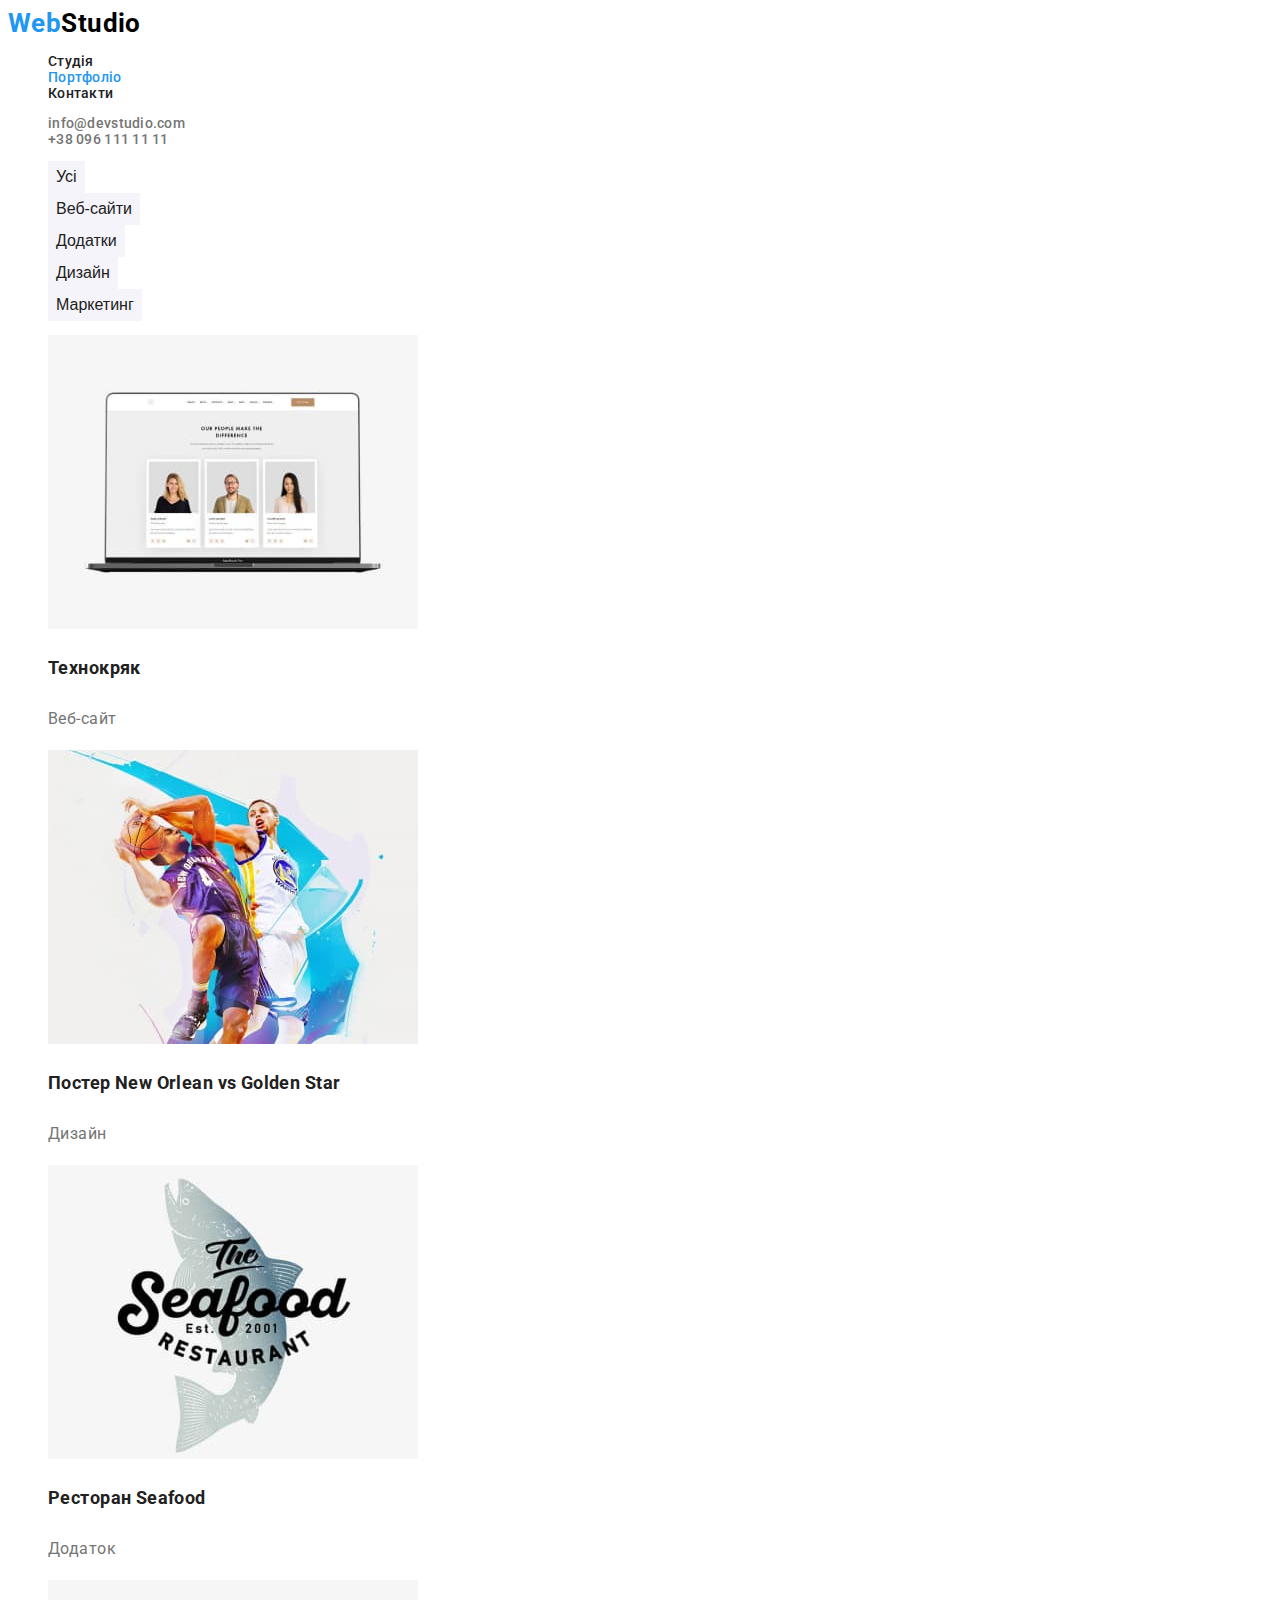
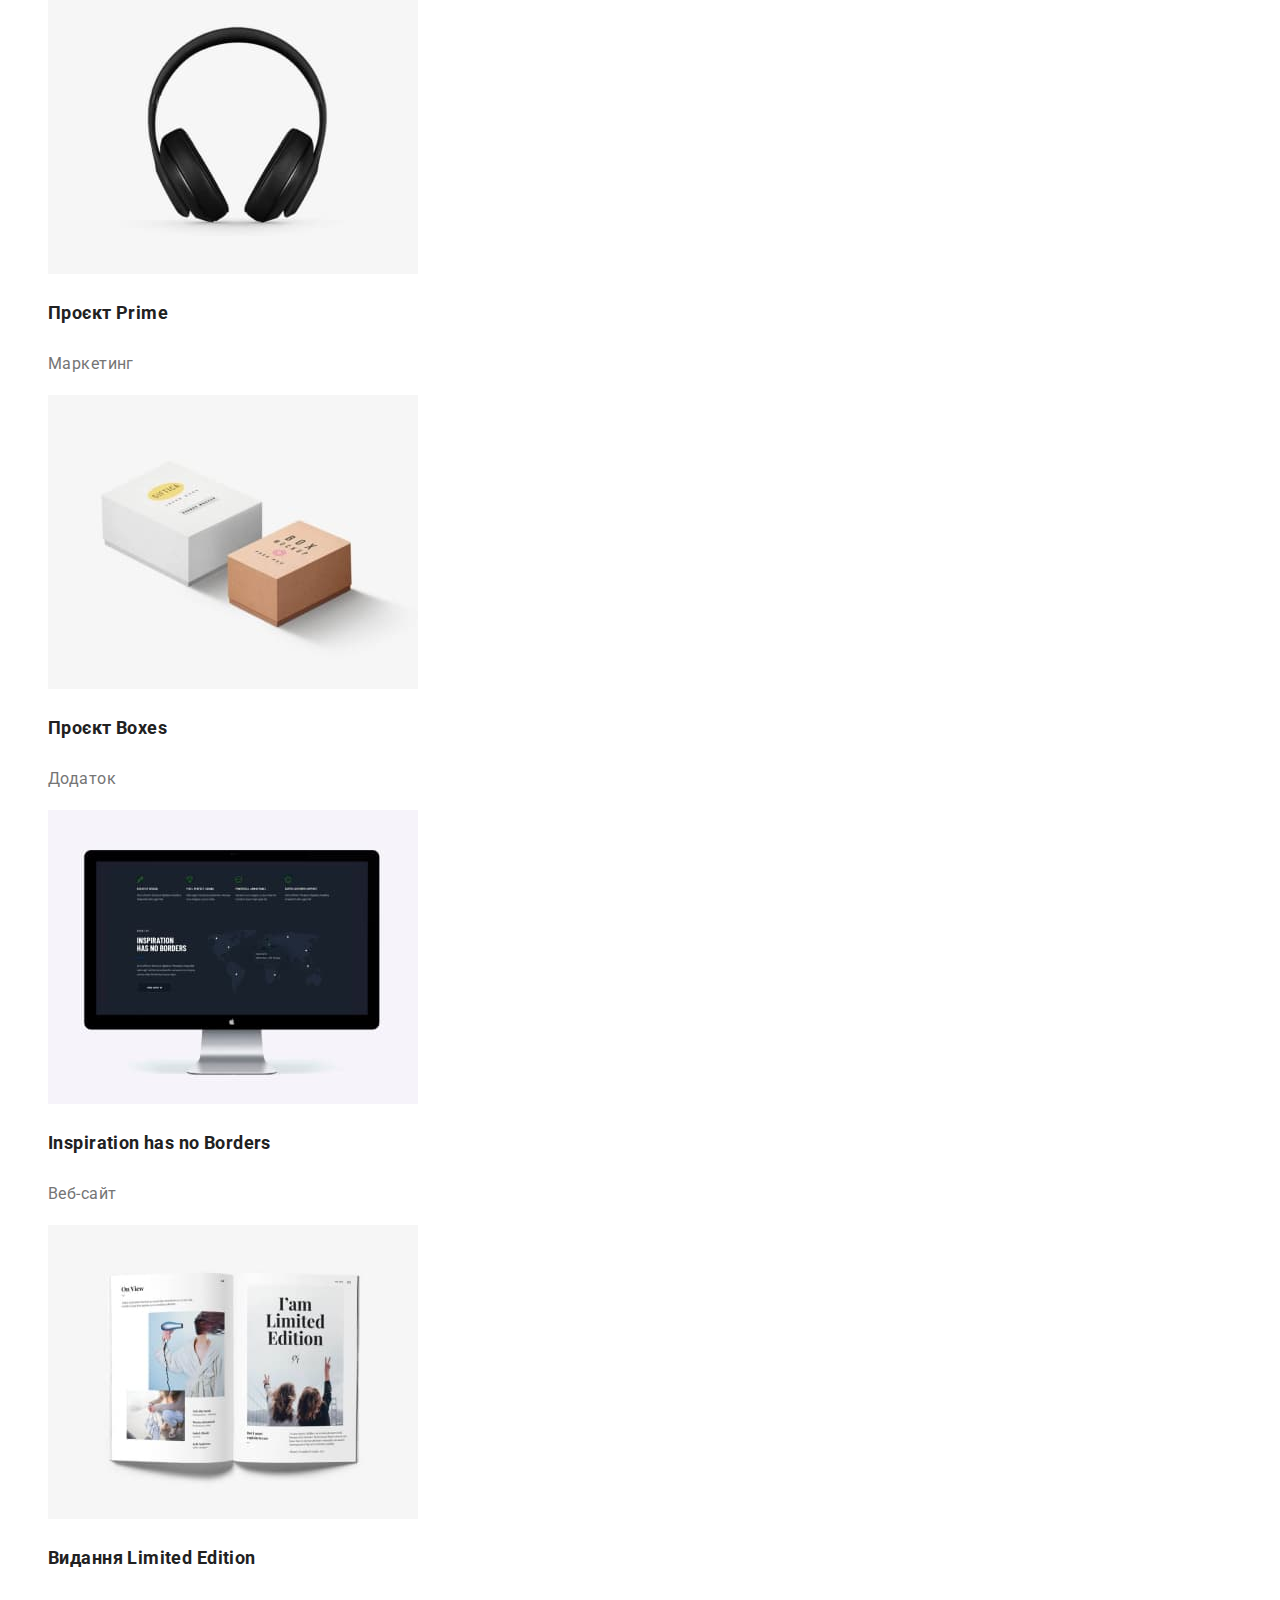
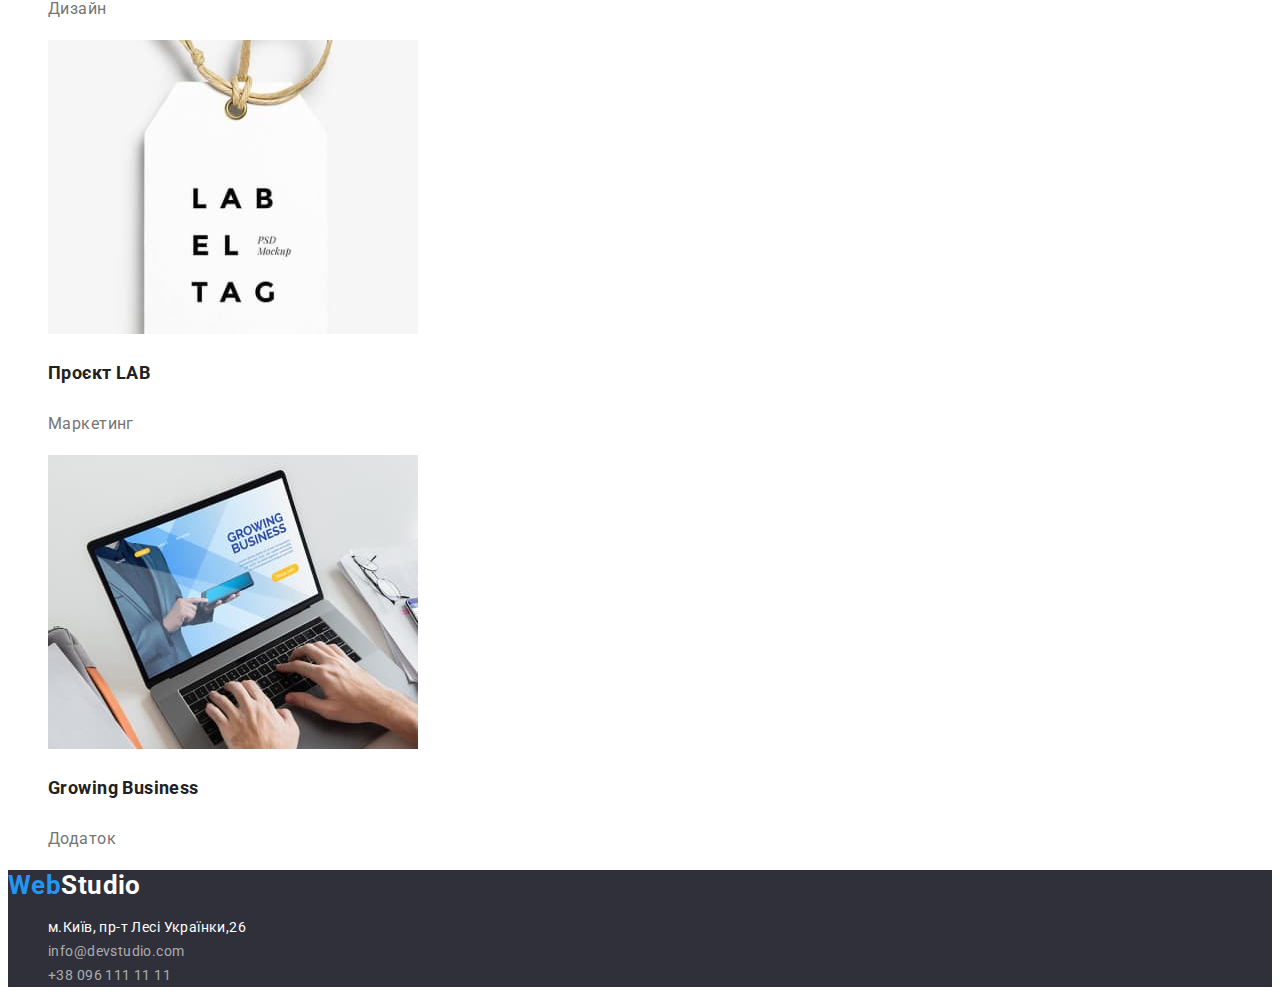
==== portfolio.html @ 713f05d2 "copy previous files" ====
<!DOCTYPE html>
<html lang="uk">
  <head>
    <meta charset="UTF-8" />
    <meta http-equiv="X-UA-Compatible" content="IE=edge" />
    <meta name="viewport" content="width=device-width, initial-scale=1.0" />
    <title>WebStudio</title>
    <link rel="stylesheet" href="./css/styles.css" />
    <link rel="preconnect" href="https://fonts.googleapis.com" />
    <link rel="preconnect" href="https://fonts.gstatic.com" crossorigin />
    <link
    href="https://fonts.googleapis.com/css2?family=Raleway:wght@700&family=Roboto:wght@400;500;700;900&display=swap"
    rel="stylesheet"
  </head>
  <body>
    <header class="page-header">
      <a href="./index.html" lang="en" class="logo"
        ><span class="logo-web">Web</span
        ><span class="logo-studio">Studio</span></a
      >
      <nav>
        <ul class="site-nav">
          <li>
            <a href="./index.html" class="link">Студія</a>
          </li>
          <li>
            <a href="./portfolio.html" class="link-current">Портфоліо</a>
          </li>
          <li>
            <a href="#" class="link">Контакти</a>
          </li>
        </ul>
      </nav>
      <ul class="contacts-info">
        <li><a href="mailto:info@devstudio.com">info@devstudio.com</a></li>
        <li><a href="tel:+380961111111">+38 096 111 11 11</a></li>
      </ul>
    </header>
    <main>
      <section class="section">
        <h1 class="portfolio-tittle">Наші проєкти</h1>
        <ul>
          <li>
            <button type="button" class="button">Усі</button>
          </li>
          <li>
            <button type="button" class="button">Веб-сайти</button>
          </li>
          <li>
            <button type="button" class="button">Додатки</button>
          </li>
          <li>
            <button type="button" class="button">Дизайн</button>
          </li>
          <li>
            <button type="button" class="button">Маркетинг</button>
          </li>
        </ul>
        <ul>
          <li>
            <img src="./images/portfolio1.jpg" alt="Ноутбук" width="370" />
            <h3 class="option-tittle">Технокряк</h3>
            <p class="option-text">Веб-сайт</p>
          </li>
          <li>
            <img
              src="./images/portfolio2.jpg"
              alt="Постер гравців в баскетбол"
              width="370"
            />
            <h3 class="option-tittle">Постер New Orlean vs Golden Star</h3>
            <p class="option-text">Дизайн</p>
          </li>
          <li>
            <img
              src="./images/portfolio3.jpg"
              alt="Постер ресторану"
              width="370"
            />
            <h3 class="option-tittle">Ресторан Seafood</h3>
            <p class="option-text">Додаток</p>
          </li>
          <li>
            <img src="./images/portfolio4.jpg" alt="Навушники" width="370" />
            <h3 class="option-tittle">Проєкт Prime</h3>
            <p class="option-text">Маркетинг</p>
          </li>
          <li>
            <img src="./images/portfolio5.jpg" alt="Дві коробки" width="370" />
            <h3 class="option-tittle">Проєкт Boxes</h3>
            <p class="option-text">Додаток</p>
          </li>
          <li>
            <img src="./images/portfolio6.jpg" alt="Комп'ютер" width="370" />
            <h3 class="option-tittle">Inspiration has no Borders</h3>
            <p class="option-text">Веб-сайт</p>
          </li>
          <li>
            <img
              src="./images/portfolio7.jpg"
              alt="Відкритий журнал"
              width="370"
            />
            <h3 class="option-tittle">Видання Limited Edition</h3>
            <p class="option-text">Дизайн</p>
          </li>
          <li>
            <img src="./images/portfolio8.jpg" alt="Етикетка" width="370" />
            <h3 class="option-tittle">Проєкт LAB</h3>
            <p class="option-text">Маркетинг</p>
          </li>
          <li>
            <img
              src="./images/portfolio9.jpg"
              alt="Робота за ноутбуком"
              width="370"
            />
            <h3 class="option-tittle">Growing Business</h3>
            <p class="option-text">Додаток</p>
          </li>
        </ul>
      </section>
    </main>
    <footer class="page-footer">
      <a href="./index.html" lang="en" class="logo"
        ><span class="logo-web">Web</span
        ><span class="footer-logo-studio">Studio</span></a
      >
      <address class="contact-footer">
        <ul>
          <li>
            <a
              class="address"
              href="https://goo.gl/maps/CPtrU1FHBa2aNyZL9"
              target="_blank"
              rel="noopener noreferrer nofollow"
              >м.Київ, пр-т Лесі Українки,26</a
            >
          </li>
          <li>
            <a href="mailto:info@devstudio.com">info@devstudio.com</a>
          </li>
          <li>
            <a href="tel:+380961111111">+38 096 111 11 11</a>
          </li>
        </ul>
      </address>
    </footer>
  </body>
</html>
---- css/styles.css ----
:root {
  --primery-text-color: #757575;
  --tittle-text-color: #212121;
  --accent-color: #2196f3;
}
body {
  color: var(--primery-text-color);
  background-color: #ffffff;
  font-family: Roboto;
  font-size: 14px;
  letter-spacing: 0.03em;
}
ul {
  list-style: none;
}
.logo {
  color: black;
  font-weight: 700;
  font-size: 26px;
  line-height: 31px;
  text-decoration: none;
}
.logo-web {
  color: #2196f3;
}
.site-nav .link {
  color: #212121;
  font-size: 14px;
  line-height: 16px;
  letter-spacing: 0.02em;
  text-decoration: none;
  font-weight: 500;
}
.site-nav .link:hover,
.site-nav .link:focus {
  color: var(--accent-color);
}
.site-nav .link-current {
  color: var(--accent-color);
  text-decoration: none;
  font-weight: 500;
}
.contacts-info a {
  color: #757575;
  font-size: 14px;
  line-height: 16px;
  letter-spacing: 0.02em;
  text-decoration: none;
  font-weight: 500;
}
.contacts-info a:hover,
.contacts-info a:focus {
  color: var(--accent-color);
}
/*hero-tittle*/
.hero {
  background-color: #2f303a;
  letter-spacing: 0.06em;
  text-transform: uppercase;
}
.hero-tittle {
  color: #ffffff;
  font-weight: 900;
  font-size: 44px;
  line-height: 60px;
}
/*button*/
.main-button {
  color: #ffffff;
  background-color: #2196f3;
  border-color: transparent;
  cursor: pointer;
  font-weight: 700;
  font-size: 16px;
  line-height: 30px;
  letter-spacing: 0.06em;
}
/*section-tittle*/
.section-tittle {
  color: var(--tittle-text-color);
  font-weight: 700;
  font-size: 14px;
  line-height: 16px;
  text-transform: uppercase;
}
.section-text {
  font-size: 14px;
  line-height: 24px;
}
.tittle-photo {
  color: var(--tittle-text-color);
  font-weight: 700;
  font-size: 36px;
  line-height: 42px;
}
.tittle-team {
  color: var(--tittle-text-color);
  font-weight: 700;
  font-size: 36px;
  line-height: 42px;
}
.team-name {
  color: var(--tittle-text-color);
  font-weight: 500;
  font-size: 16px;
  line-height: 19px;
}
.team-text {
  font-weight: 400;
  font-size: 16px;
  line-height: 19px;
}
.portfolio-tittle {
  display: none;
}
.button {
  color: #212121;
  background-color: #f5f4fa;
  border-color: transparent;
  cursor: pointer;
  font-weight: 500;
  font-size: 16px;
  line-height: 26px;
}
.button:hover,
.button:focus {
  color: white;
  background-color: #2196f3;
}
.option-tittle {
  color: var(--tittle-text-color);
  font-weight: 700;
  font-size: 18px;
  line-height: 36px;
}
.option-text {
  font-weight: 400;
  font-size: 16px;
  line-height: 30px;
}
.page-footer {
  background-color: #2f303a;
  color: rgba(255, 255, 255, 0.6);
}
.footer-logo-studio {
  color: #ffffff;
  font-weight: 700;
  font-size: 26px;
  line-height: 31px;
}
.contact-footer a {
  color: rgba(255, 255, 255, 0.6);
  font-size: 14px;
  line-height: 24px;
  text-decoration: none;
  font-style: normal;
}
.contact-footer a:hover,
.contact-footer a:focus {
  color: var(--accent-color);
}
.contact-footer .address {
  color: #ffffff;
}
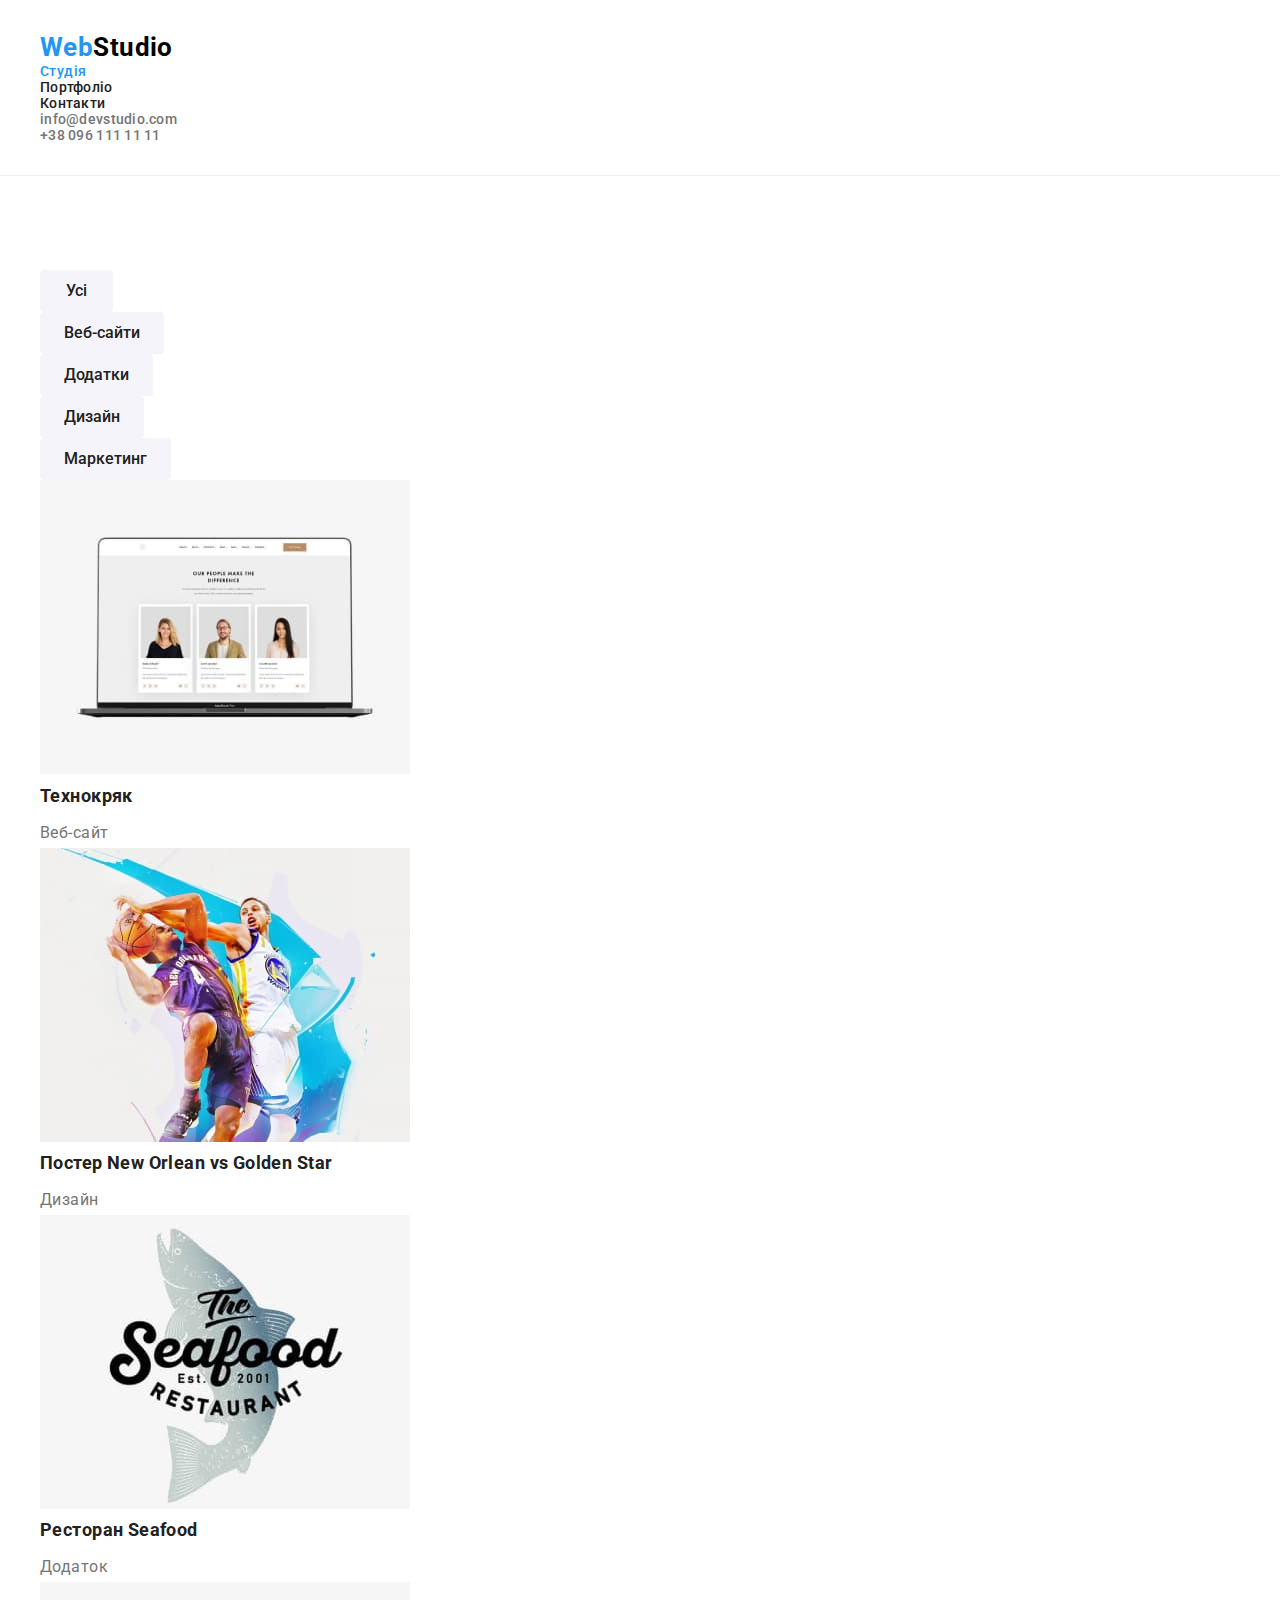
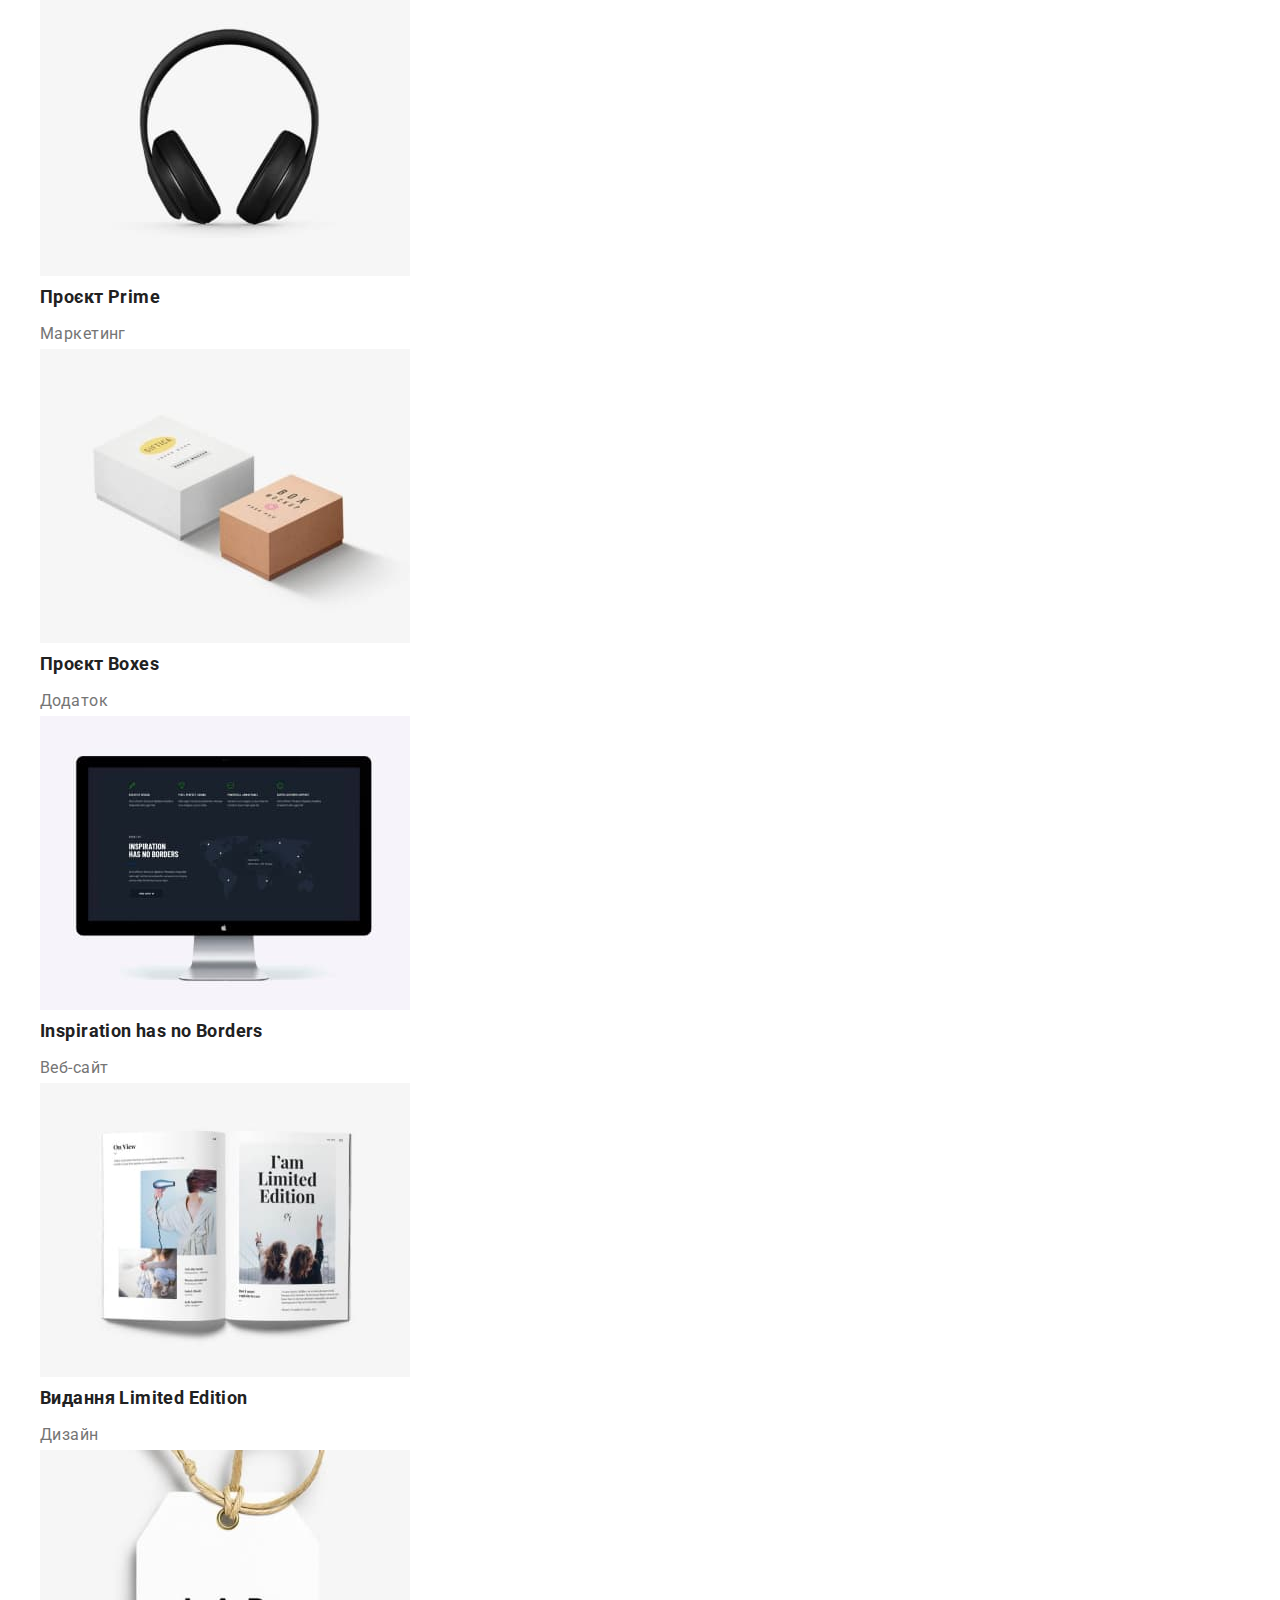
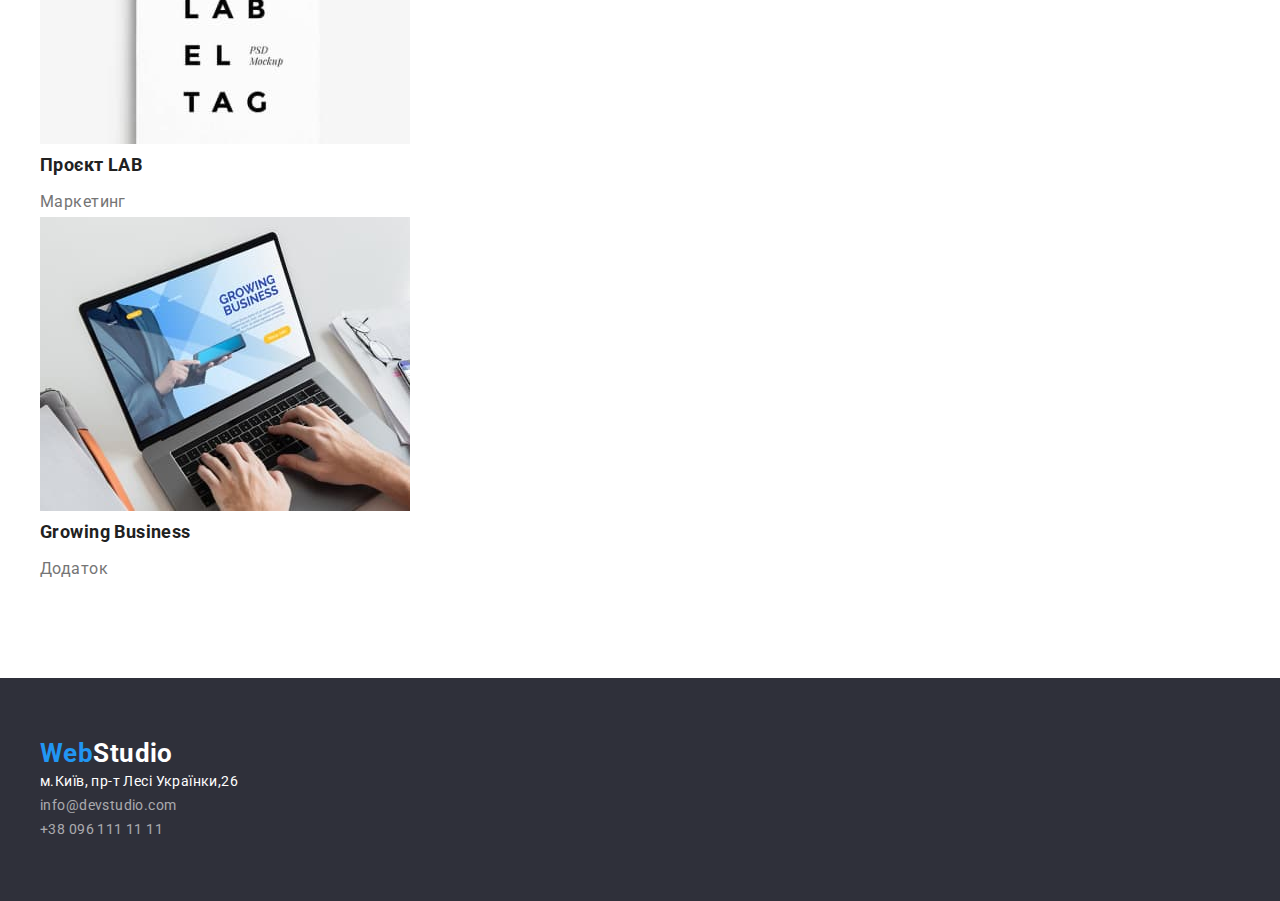
==== commit 3c97520d: "first commit" ====
--- a/portfolio.html
+++ b/portfolio.html
@@ -5,6 +5,7 @@
     <meta http-equiv="X-UA-Compatible" content="IE=edge" />
     <meta name="viewport" content="width=device-width, initial-scale=1.0" />
     <title>WebStudio</title>
+    <link rel="stylesheet" href="./css/morden-normalize.css" />
     <link rel="stylesheet" href="./css/styles.css" />
     <link rel="preconnect" href="https://fonts.googleapis.com" />
     <link rel="preconnect" href="https://fonts.gstatic.com" crossorigin />
@@ -14,137 +15,147 @@
   </head>
   <body>
     <header class="page-header">
-      <a href="./index.html" lang="en" class="logo"
-        ><span class="logo-web">Web</span
-        ><span class="logo-studio">Studio</span></a
-      >
-      <nav>
-        <ul class="site-nav">
-          <li>
-            <a href="./index.html" class="link">Студія</a>
-          </li>
-          <li>
-            <a href="./portfolio.html" class="link-current">Портфоліо</a>
-          </li>
-          <li>
-            <a href="#" class="link">Контакти</a>
-          </li>
+      <div class="container">
+        <a href="./index.html" lang="en" class="logo"
+          ><span class="logo-web">Web</span
+          ><span class="logo-studio">Studio</span></a
+        >
+        <nav>
+          <ul class="site-nav list">
+            <li>
+              <a href="./index.html" class="link-current">Студія</a>
+            </li>
+            <li>
+              <a href="./portfolio.html" class="link">Портфоліо</a>
+            </li>
+            <li>
+              <a href="#" class="link">Контакти</a>
+            </li>
+          </ul>
+        </nav>
+        <ul class="contacts-info list">
+          <li><a href="mailto:info@devstudio.com">info@devstudio.com</a></li>
+          <li><a href="tel:+380961111111">+38 096 111 11 11</a></li>
         </ul>
-      </nav>
-      <ul class="contacts-info">
-        <li><a href="mailto:info@devstudio.com">info@devstudio.com</a></li>
-        <li><a href="tel:+380961111111">+38 096 111 11 11</a></li>
-      </ul>
+      </div>
     </header>
     <main>
       <section class="section">
-        <h1 class="portfolio-tittle">Наші проєкти</h1>
-        <ul>
-          <li>
-            <button type="button" class="button">Усі</button>
-          </li>
-          <li>
-            <button type="button" class="button">Веб-сайти</button>
-          </li>
-          <li>
-            <button type="button" class="button">Додатки</button>
-          </li>
-          <li>
-            <button type="button" class="button">Дизайн</button>
-          </li>
-          <li>
-            <button type="button" class="button">Маркетинг</button>
-          </li>
-        </ul>
-        <ul>
-          <li>
-            <img src="./images/portfolio1.jpg" alt="Ноутбук" width="370" />
-            <h3 class="option-tittle">Технокряк</h3>
-            <p class="option-text">Веб-сайт</p>
-          </li>
-          <li>
-            <img
-              src="./images/portfolio2.jpg"
-              alt="Постер гравців в баскетбол"
-              width="370"
-            />
-            <h3 class="option-tittle">Постер New Orlean vs Golden Star</h3>
-            <p class="option-text">Дизайн</p>
-          </li>
-          <li>
-            <img
-              src="./images/portfolio3.jpg"
-              alt="Постер ресторану"
-              width="370"
-            />
-            <h3 class="option-tittle">Ресторан Seafood</h3>
-            <p class="option-text">Додаток</p>
-          </li>
-          <li>
-            <img src="./images/portfolio4.jpg" alt="Навушники" width="370" />
-            <h3 class="option-tittle">Проєкт Prime</h3>
-            <p class="option-text">Маркетинг</p>
-          </li>
-          <li>
-            <img src="./images/portfolio5.jpg" alt="Дві коробки" width="370" />
-            <h3 class="option-tittle">Проєкт Boxes</h3>
-            <p class="option-text">Додаток</p>
-          </li>
-          <li>
-            <img src="./images/portfolio6.jpg" alt="Комп'ютер" width="370" />
-            <h3 class="option-tittle">Inspiration has no Borders</h3>
-            <p class="option-text">Веб-сайт</p>
-          </li>
-          <li>
-            <img
-              src="./images/portfolio7.jpg"
-              alt="Відкритий журнал"
-              width="370"
-            />
-            <h3 class="option-tittle">Видання Limited Edition</h3>
-            <p class="option-text">Дизайн</p>
-          </li>
-          <li>
-            <img src="./images/portfolio8.jpg" alt="Етикетка" width="370" />
-            <h3 class="option-tittle">Проєкт LAB</h3>
-            <p class="option-text">Маркетинг</p>
-          </li>
-          <li>
-            <img
-              src="./images/portfolio9.jpg"
-              alt="Робота за ноутбуком"
-              width="370"
-            />
-            <h3 class="option-tittle">Growing Business</h3>
-            <p class="option-text">Додаток</p>
-          </li>
-        </ul>
+        <div class="container">
+          <h1 class="portfolio-tittle">Наші проєкти</h1>
+          <ul class="list">
+            <li>
+              <button type="button" class="button">Усі</button>
+            </li>
+            <li>
+              <button type="button" class="button">Веб-сайти</button>
+            </li>
+            <li>
+              <button type="button" class="button">Додатки</button>
+            </li>
+            <li>
+              <button type="button" class="button">Дизайн</button>
+            </li>
+            <li>
+              <button type="button" class="button">Маркетинг</button>
+            </li>
+          </ul>
+          <ul class="list">
+            <li>
+              <img src="./images/portfolio1.jpg" alt="Ноутбук" width="370" />
+              <h3 class="option-tittle">Технокряк</h3>
+              <p class="option-text">Веб-сайт</p>
+            </li>
+            <li>
+              <img
+                src="./images/portfolio2.jpg"
+                alt="Постер гравців в баскетбол"
+                width="370"
+              />
+              <h3 class="option-tittle">Постер New Orlean vs Golden Star</h3>
+              <p class="option-text">Дизайн</p>
+            </li>
+            <li>
+              <img
+                src="./images/portfolio3.jpg"
+                alt="Постер ресторану"
+                width="370"
+              />
+              <h3 class="option-tittle">Ресторан Seafood</h3>
+              <p class="option-text">Додаток</p>
+            </li>
+            <li>
+              <img src="./images/portfolio4.jpg" alt="Навушники" width="370" />
+              <h3 class="option-tittle">Проєкт Prime</h3>
+              <p class="option-text">Маркетинг</p>
+            </li>
+            <li>
+              <img
+                src="./images/portfolio5.jpg"
+                alt="Дві коробки"
+                width="370"
+              />
+              <h3 class="option-tittle">Проєкт Boxes</h3>
+              <p class="option-text">Додаток</p>
+            </li>
+            <li>
+              <img src="./images/portfolio6.jpg" alt="Комп'ютер" width="370" />
+              <h3 class="option-tittle">Inspiration has no Borders</h3>
+              <p class="option-text">Веб-сайт</p>
+            </li>
+            <li>
+              <img
+                src="./images/portfolio7.jpg"
+                alt="Відкритий журнал"
+                width="370"
+              />
+              <h3 class="option-tittle">Видання Limited Edition</h3>
+              <p class="option-text">Дизайн</p>
+            </li>
+            <li>
+              <img src="./images/portfolio8.jpg" alt="Етикетка" width="370" />
+              <h3 class="option-tittle">Проєкт LAB</h3>
+              <p class="option-text">Маркетинг</p>
+            </li>
+            <li>
+              <img
+                src="./images/portfolio9.jpg"
+                alt="Робота за ноутбуком"
+                width="370"
+              />
+              <h3 class="option-tittle">Growing Business</h3>
+              <p class="option-text">Додаток</p>
+            </li>
+          </ul>
+        </div>
       </section>
     </main>
     <footer class="page-footer">
-      <a href="./index.html" lang="en" class="logo"
-        ><span class="logo-web">Web</span
-        ><span class="footer-logo-studio">Studio</span></a
-      >
-      <address class="contact-footer">
-        <ul>
-          <li>
-            <a
-              class="address"
-              href="https://goo.gl/maps/CPtrU1FHBa2aNyZL9"
-              target="_blank"
-              rel="noopener noreferrer nofollow"
-              >м.Київ, пр-т Лесі Українки,26</a
-            >
-          </li>
-          <li>
-            <a href="mailto:info@devstudio.com">info@devstudio.com</a>
-          </li>
-          <li>
-            <a href="tel:+380961111111">+38 096 111 11 11</a>
-          </li>
-        </ul>
-      </address>
+      <div class="container">
+        <a href="./index.html" lang="en" class="logo"
+          ><span class="logo-web">Web</span
+          ><span class="footer-logo-studio">Studio</span></a
+        >
+        <address class="contact-footer">
+          <ul class="list">
+            <li>
+              <a
+                class="address"
+                href="https://goo.gl/maps/CPtrU1FHBa2aNyZL9"
+                target="_blank"
+                rel="noopener noreferrer nofollow"
+                >м.Київ, пр-т Лесі Українки,26</a
+              >
+            </li>
+            <li>
+              <a href="mailto:info@devstudio.com">info@devstudio.com</a>
+            </li>
+            <li>
+              <a href="tel:+380961111111">+38 096 111 11 11</a>
+            </li>
+          </ul>
+        </address>
+      </div>
     </footer>
   </body>
 </html>
--- a/css/styles.css
+++ b/css/styles.css
@@ -12,6 +12,11 @@
 }
 ul {
   list-style: none;
+}
+.page-header {
+  padding-top: 32px;
+  padding-bottom: 32px;
+  border-bottom: 1px solid #ececec;
 }
 .logo {
   color: black;
@@ -57,8 +62,12 @@
   background-color: #2f303a;
   letter-spacing: 0.06em;
   text-transform: uppercase;
+  text-align: center;
+  padding: 200px 452px;
 }
 .hero-tittle {
+  margin-top: 0;
+  margin-bottom: 30px;
   color: #ffffff;
   font-weight: 900;
   font-size: 44px;
@@ -66,6 +75,9 @@
 }
 /*button*/
 .main-button {
+  border-radius: 4px;
+  padding: 10px 32px;
+  min-width: 216px;
   color: #ffffff;
   background-color: #2196f3;
   border-color: transparent;
@@ -74,6 +86,11 @@
   font-size: 16px;
   line-height: 30px;
   letter-spacing: 0.06em;
+  text-align: center;
+}
+.section {
+  padding-top: 94px;
+  padding-bottom: 94px;
 }
 /*section-tittle*/
 .section-tittle {
@@ -82,33 +99,54 @@
   font-size: 14px;
   line-height: 16px;
   text-transform: uppercase;
+  margin-top: 0;
+  margin-bottom: 10px;
 }
 .section-text {
   font-size: 14px;
   line-height: 24px;
+  margin-top: 0;
+}
+.section-photo {
+  padding-bottom: 94px;
 }
 .tittle-photo {
   color: var(--tittle-text-color);
   font-weight: 700;
   font-size: 36px;
   line-height: 42px;
+  margin-top: 0;
+  margin-bottom: 50px;
+  text-align: center;
+}
+.section-team {
+  background-color: #f5f4fa;
+  padding-top: 94px;
+  padding-bottom: 94px;
 }
 .tittle-team {
   color: var(--tittle-text-color);
   font-weight: 700;
   font-size: 36px;
   line-height: 42px;
+  margin-top: 0;
+  margin-bottom: 50px;
+  text-align: center;
 }
 .team-name {
   color: var(--tittle-text-color);
   font-weight: 500;
   font-size: 16px;
   line-height: 19px;
+  margin-top: 0;
+  margin-bottom: 10px;
 }
 .team-text {
   font-weight: 400;
   font-size: 16px;
   line-height: 19px;
+  margin-top: 0;
+  margin-bottom: 0;
 }
 .portfolio-tittle {
   display: none;
@@ -121,6 +159,10 @@
   font-weight: 500;
   font-size: 16px;
   line-height: 26px;
+  border-radius: 4px;
+  padding: 6px 22px;
+  min-width: 73px;
+  text-align: center;
 }
 .button:hover,
 .button:focus {
@@ -132,15 +174,21 @@
   font-weight: 700;
   font-size: 18px;
   line-height: 36px;
+  margin-top: 0;
+  margin-bottom: 4px;
 }
 .option-text {
   font-weight: 400;
   font-size: 16px;
   line-height: 30px;
+  margin-top: 0;
+  margin-bottom: 0;
 }
 .page-footer {
   background-color: #2f303a;
   color: rgba(255, 255, 255, 0.6);
+  padding-top: 60px;
+  padding-bottom: 60px;
 }
 .footer-logo-studio {
   color: #ffffff;
@@ -162,3 +210,14 @@
 .contact-footer .address {
   color: #ffffff;
 }
+.container {
+  margin-left: auto;
+  margin-right: auto;
+  width: 1230px;
+  padding-left: 15px;
+  padding-right: 15px;
+}
+.list {
+  padding: 0;
+  margin: 0;
+}
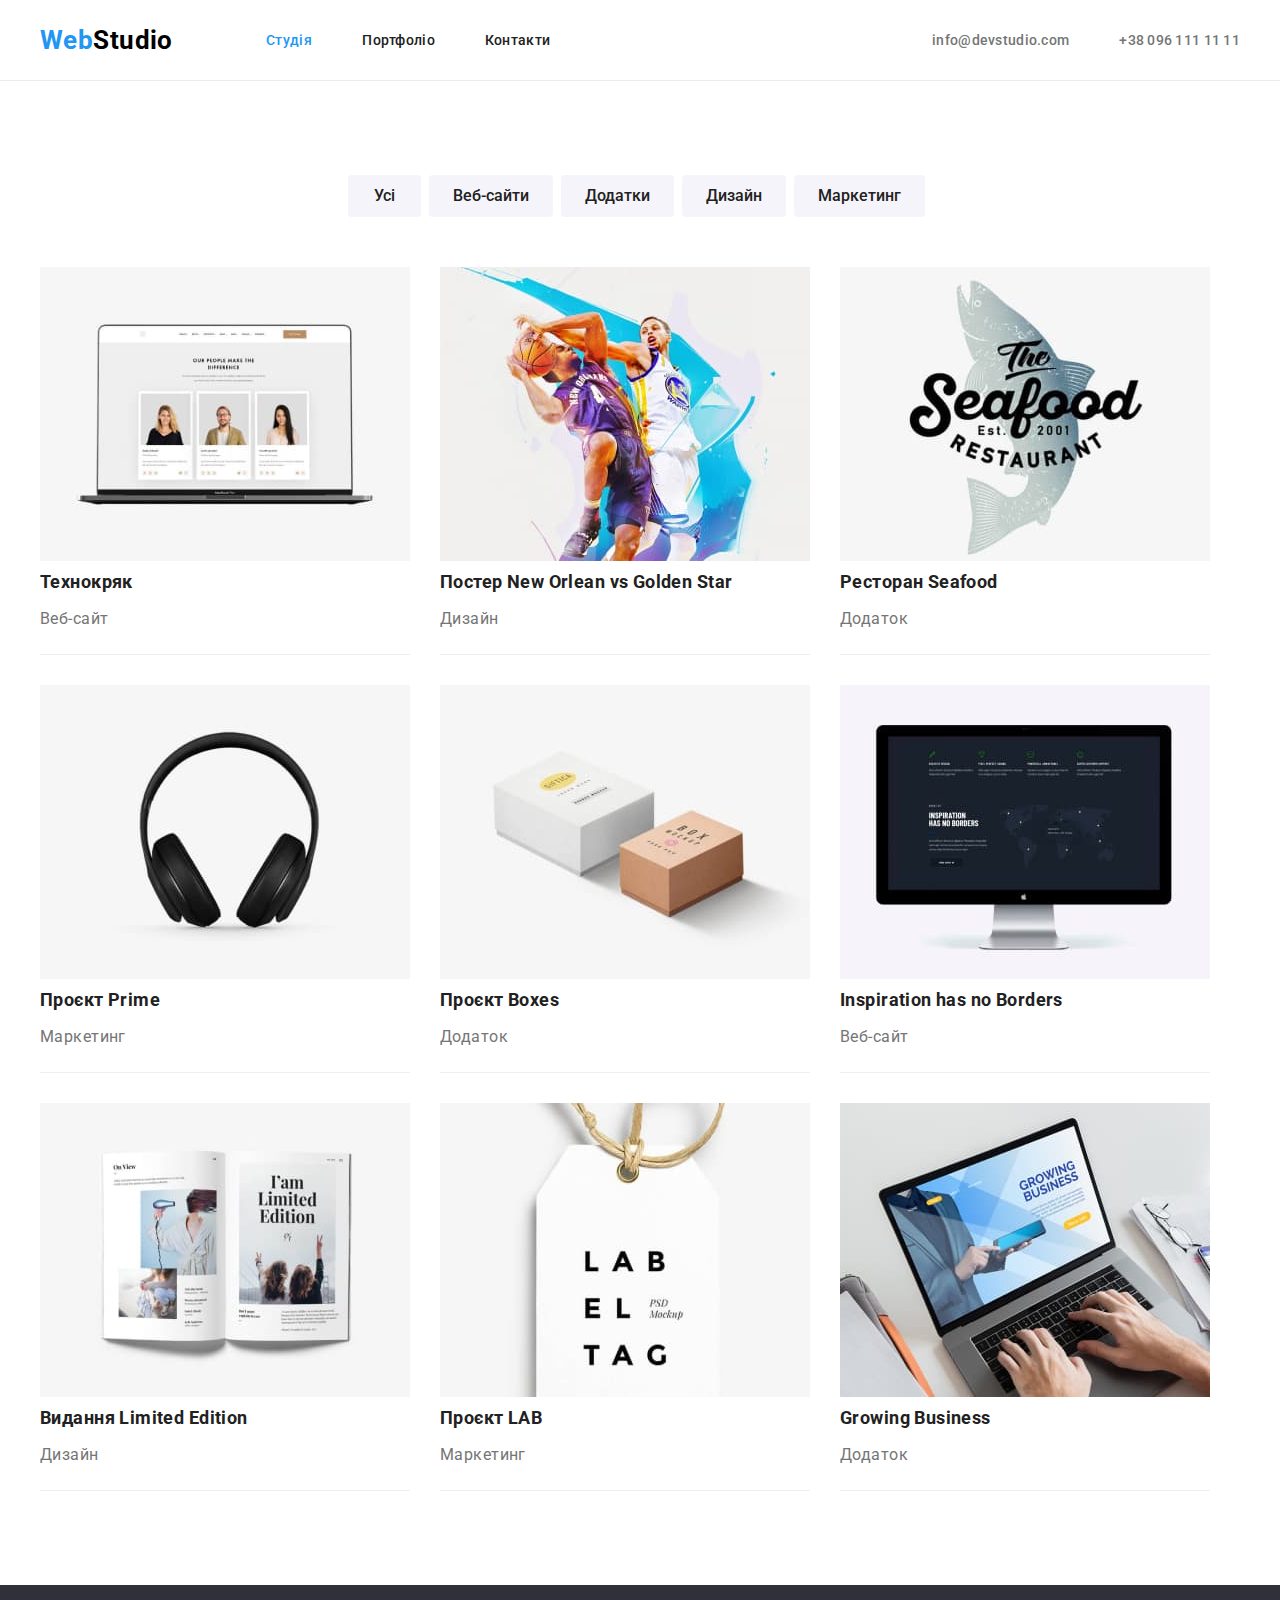
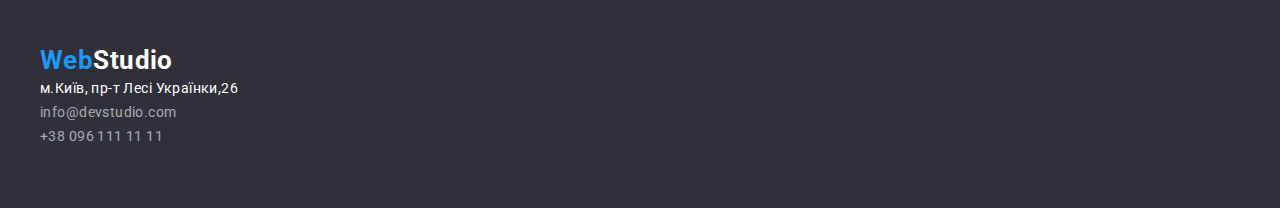
==== commit 79123d3d: "add flex" ====
--- a/portfolio.html
+++ b/portfolio.html
@@ -15,27 +15,31 @@
   </head>
   <body>
     <header class="page-header">
-      <div class="container">
+      <div class="container main-nav">
         <a href="./index.html" lang="en" class="logo"
           ><span class="logo-web">Web</span
           ><span class="logo-studio">Studio</span></a
         >
         <nav>
           <ul class="site-nav list">
-            <li>
+            <li class="item">
               <a href="./index.html" class="link-current">Студія</a>
             </li>
-            <li>
+            <li class="item">
               <a href="./portfolio.html" class="link">Портфоліо</a>
             </li>
-            <li>
+            <li class="item">
               <a href="#" class="link">Контакти</a>
             </li>
           </ul>
         </nav>
         <ul class="contacts-info list">
-          <li><a href="mailto:info@devstudio.com">info@devstudio.com</a></li>
-          <li><a href="tel:+380961111111">+38 096 111 11 11</a></li>
+          <li class="item">
+            <a href="mailto:info@devstudio.com">info@devstudio.com</a>
+          </li>
+          <li class="item">
+            <a href="tel:+380961111111">+38 096 111 11 11</a>
+          </li>
         </ul>
       </div>
     </header>
@@ -43,7 +47,7 @@
       <section class="section">
         <div class="container">
           <h1 class="portfolio-tittle">Наші проєкти</h1>
-          <ul class="list">
+          <ul class="flex-button list">
             <li>
               <button type="button" class="button">Усі</button>
             </li>
@@ -60,13 +64,13 @@
               <button type="button" class="button">Маркетинг</button>
             </li>
           </ul>
-          <ul class="list">
-            <li>
+          <ul class="flex-container list">
+            <li class="element">
               <img src="./images/portfolio1.jpg" alt="Ноутбук" width="370" />
               <h3 class="option-tittle">Технокряк</h3>
               <p class="option-text">Веб-сайт</p>
             </li>
-            <li>
+            <li class="element">
               <img
                 src="./images/portfolio2.jpg"
                 alt="Постер гравців в баскетбол"
@@ -75,7 +79,7 @@
               <h3 class="option-tittle">Постер New Orlean vs Golden Star</h3>
               <p class="option-text">Дизайн</p>
             </li>
-            <li>
+            <li class="element">
               <img
                 src="./images/portfolio3.jpg"
                 alt="Постер ресторану"
@@ -84,12 +88,12 @@
               <h3 class="option-tittle">Ресторан Seafood</h3>
               <p class="option-text">Додаток</p>
             </li>
-            <li>
+            <li class="element">
               <img src="./images/portfolio4.jpg" alt="Навушники" width="370" />
               <h3 class="option-tittle">Проєкт Prime</h3>
               <p class="option-text">Маркетинг</p>
             </li>
-            <li>
+            <li class="element">
               <img
                 src="./images/portfolio5.jpg"
                 alt="Дві коробки"
@@ -98,12 +102,12 @@
               <h3 class="option-tittle">Проєкт Boxes</h3>
               <p class="option-text">Додаток</p>
             </li>
-            <li>
+            <li class="element">
               <img src="./images/portfolio6.jpg" alt="Комп'ютер" width="370" />
               <h3 class="option-tittle">Inspiration has no Borders</h3>
               <p class="option-text">Веб-сайт</p>
             </li>
-            <li>
+            <li class="element">
               <img
                 src="./images/portfolio7.jpg"
                 alt="Відкритий журнал"
@@ -112,12 +116,12 @@
               <h3 class="option-tittle">Видання Limited Edition</h3>
               <p class="option-text">Дизайн</p>
             </li>
-            <li>
+            <li class="element">
               <img src="./images/portfolio8.jpg" alt="Етикетка" width="370" />
               <h3 class="option-tittle">Проєкт LAB</h3>
               <p class="option-text">Маркетинг</p>
             </li>
-            <li>
+            <li class="element">
               <img
                 src="./images/portfolio9.jpg"
                 alt="Робота за ноутбуком"
--- a/css/styles.css
+++ b/css/styles.css
@@ -13,22 +13,38 @@
 ul {
   list-style: none;
 }
+.list {
+  padding: 0;
+  margin: 0;
+}
 .page-header {
+  border-bottom: 1px solid #ececec;
+}
+.main-nav {
+  display: flex;
+  align-items: center;
+}
+.logo {
+  color: black;
+  font-weight: 700;
+  font-size: 26px;
+  line-height: 31px;
+  text-decoration: none;
+}
+.logo-web {
+  color: #2196f3;
+}
+.site-nav {
+  display: flex;
+  margin-left: 93px;
+}
+.site-nav .item + .item {
+  margin-left: 50px;
+}
+.site-nav .link {
+  display: block;
   padding-top: 32px;
   padding-bottom: 32px;
-  border-bottom: 1px solid #ececec;
-}
-.logo {
-  color: black;
-  font-weight: 700;
-  font-size: 26px;
-  line-height: 31px;
-  text-decoration: none;
-}
-.logo-web {
-  color: #2196f3;
-}
-.site-nav .link {
   color: #212121;
   font-size: 14px;
   line-height: 16px;
@@ -41,11 +57,24 @@
   color: var(--accent-color);
 }
 .site-nav .link-current {
+  display: block;
+  padding-top: 32px;
+  padding-bottom: 32px;
   color: var(--accent-color);
   text-decoration: none;
   font-weight: 500;
 }
+.contacts-info {
+  display: flex;
+  margin-left: auto;
+}
+.contacts-info .item + .item {
+  margin-left: 50px;
+}
 .contacts-info a {
+  display: block;
+  padding-top: 32px;
+  padding-bottom: 32px;
   color: #757575;
   font-size: 14px;
   line-height: 16px;
@@ -92,6 +121,37 @@
   padding-top: 94px;
   padding-bottom: 94px;
 }
+.flex-list {
+  display: flex;
+}
+.flex-list .item {
+  width: 270px;
+  margin-right: 30px;
+}
+.flex-list .item:nth-child(4n) {
+  margin-right: 0;
+}
+.flex-photo {
+  display: flex;
+  justify-content: center;
+}
+.picture {
+  margin-right: 30px;
+}
+.picture:nth-child(3n) {
+  margin-right: 0;
+}
+.flex-team {
+  display: flex;
+}
+.team-member {
+  width: 270px;
+  margin-right: 30px;
+}
+.team-member:nth-child(4n) {
+  margin-right: 0;
+}
+
 /*section-tittle*/
 .section-tittle {
   color: var(--tittle-text-color);
@@ -106,6 +166,7 @@
   font-size: 14px;
   line-height: 24px;
   margin-top: 0;
+  margin-bottom: 0;
 }
 .section-photo {
   padding-bottom: 94px;
@@ -146,7 +207,7 @@
   font-size: 16px;
   line-height: 19px;
   margin-top: 0;
-  margin-bottom: 0;
+  margin-bottom: 30px;
 }
 .portfolio-tittle {
   display: none;
@@ -182,7 +243,7 @@
   font-size: 16px;
   line-height: 30px;
   margin-top: 0;
-  margin-bottom: 0;
+  margin-bottom: 20px;
 }
 .page-footer {
   background-color: #2f303a;
@@ -217,7 +278,27 @@
   padding-left: 15px;
   padding-right: 15px;
 }
-.list {
-  padding: 0;
-  margin: 0;
-}
+.flex-button {
+  display: flex;
+  justify-content: center;
+  margin-bottom: 50px;
+}
+.flex-button .button {
+  margin-right: 8px;
+}
+.flex-container {
+  display: flex;
+  flex-wrap: wrap;
+}
+.element {
+  width: 370px;
+  margin-right: 30px;
+  margin-bottom: 30px;
+  border-bottom: 1px solid #eeeeee;
+}
+.element:nth-child(3n) {
+  margin-right: 0;
+}
+.element:nth-last-child(-n + 3) {
+  margin-bottom: 0;
+}
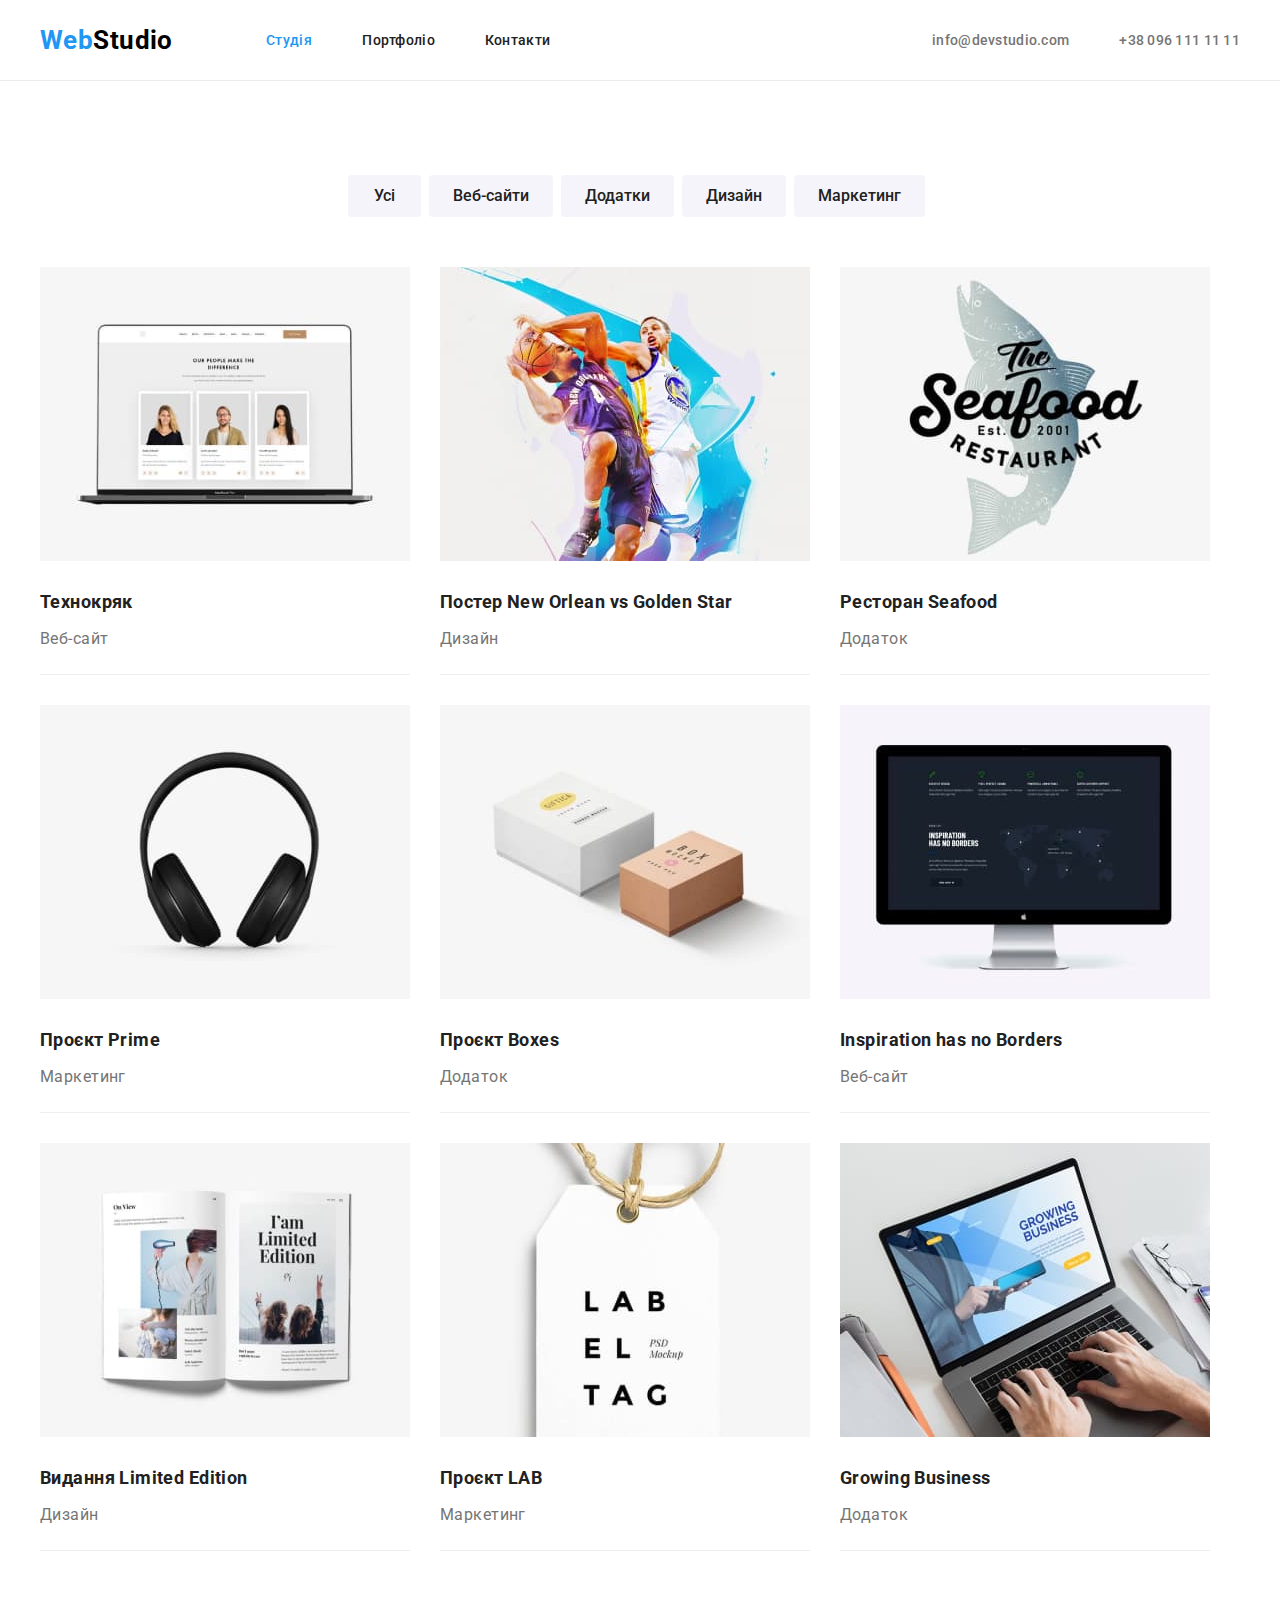
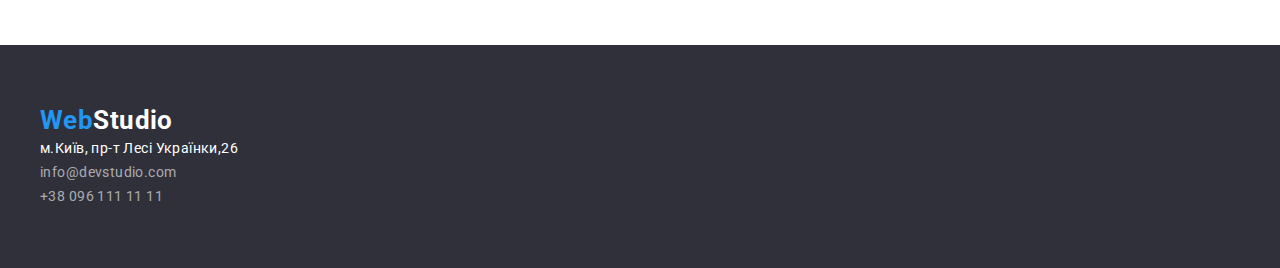
==== commit c2afb99f: "correct mistakes" ====
--- a/portfolio.html
+++ b/portfolio.html
@@ -66,12 +66,18 @@
           </ul>
           <ul class="flex-container list">
             <li class="element">
-              <img src="./images/portfolio1.jpg" alt="Ноутбук" width="370" />
+              <img
+                class="element-img"
+                src="./images/portfolio1.jpg"
+                alt="Ноутбук"
+                width="370"
+              />
               <h3 class="option-tittle">Технокряк</h3>
               <p class="option-text">Веб-сайт</p>
             </li>
             <li class="element">
               <img
+                class="element-img"
                 src="./images/portfolio2.jpg"
                 alt="Постер гравців в баскетбол"
                 width="370"
@@ -81,6 +87,7 @@
             </li>
             <li class="element">
               <img
+                class="element-img"
                 src="./images/portfolio3.jpg"
                 alt="Постер ресторану"
                 width="370"
@@ -89,12 +96,18 @@
               <p class="option-text">Додаток</p>
             </li>
             <li class="element">
-              <img src="./images/portfolio4.jpg" alt="Навушники" width="370" />
+              <img
+                class="element-img"
+                src="./images/portfolio4.jpg"
+                alt="Навушники"
+                width="370"
+              />
               <h3 class="option-tittle">Проєкт Prime</h3>
               <p class="option-text">Маркетинг</p>
             </li>
             <li class="element">
               <img
+                class="element-img"
                 src="./images/portfolio5.jpg"
                 alt="Дві коробки"
                 width="370"
@@ -103,12 +116,18 @@
               <p class="option-text">Додаток</p>
             </li>
             <li class="element">
-              <img src="./images/portfolio6.jpg" alt="Комп'ютер" width="370" />
+              <img
+                class="element-img"
+                src="./images/portfolio6.jpg"
+                alt="Комп'ютер"
+                width="370"
+              />
               <h3 class="option-tittle">Inspiration has no Borders</h3>
               <p class="option-text">Веб-сайт</p>
             </li>
             <li class="element">
               <img
+                class="element-img"
                 src="./images/portfolio7.jpg"
                 alt="Відкритий журнал"
                 width="370"
@@ -117,12 +136,18 @@
               <p class="option-text">Дизайн</p>
             </li>
             <li class="element">
-              <img src="./images/portfolio8.jpg" alt="Етикетка" width="370" />
+              <img
+                class="element-img"
+                src="./images/portfolio8.jpg"
+                alt="Етикетка"
+                width="370"
+              />
               <h3 class="option-tittle">Проєкт LAB</h3>
               <p class="option-text">Маркетинг</p>
             </li>
             <li class="element">
               <img
+                class="element-img"
                 src="./images/portfolio9.jpg"
                 alt="Робота за ноутбуком"
                 width="370"
--- a/css/styles.css
+++ b/css/styles.css
@@ -135,6 +135,9 @@
   display: flex;
   justify-content: center;
 }
+.flex-picture {
+  width: 370px;
+}
 .picture {
   margin-right: 30px;
 }
@@ -147,9 +150,16 @@
 .team-member {
   width: 270px;
   margin-right: 30px;
+  box-shadow: 0px 1px 3px rgba(0, 0, 0, 0.12), 0px 1px 1px rgba(0, 0, 0, 0.14),
+    0px 2px 1px rgba(0, 0, 0, 0.2);
+  border-radius: 0px 0px 4px 4px;
+  border: transparent solid 1px;
 }
 .team-member:nth-child(4n) {
   margin-right: 0;
+}
+.team-member .resume {
+  margin-bottom: 30px;
 }
 
 /*section-tittle*/
@@ -201,6 +211,7 @@
   line-height: 19px;
   margin-top: 0;
   margin-bottom: 10px;
+  text-align: center;
 }
 .team-text {
   font-weight: 400;
@@ -208,6 +219,7 @@
   line-height: 19px;
   margin-top: 0;
   margin-bottom: 30px;
+  text-align: center;
 }
 .portfolio-tittle {
   display: none;
@@ -296,9 +308,17 @@
   margin-bottom: 30px;
   border-bottom: 1px solid #eeeeee;
 }
+.element-img {
+  margin-bottom: 20px;
+}
 .element:nth-child(3n) {
   margin-right: 0;
 }
 .element:nth-last-child(-n + 3) {
   margin-bottom: 0;
 }
+.flex-footer {
+  display: flex;
+  justify-content: space-between;
+  margin-bottom: 9px;
+}
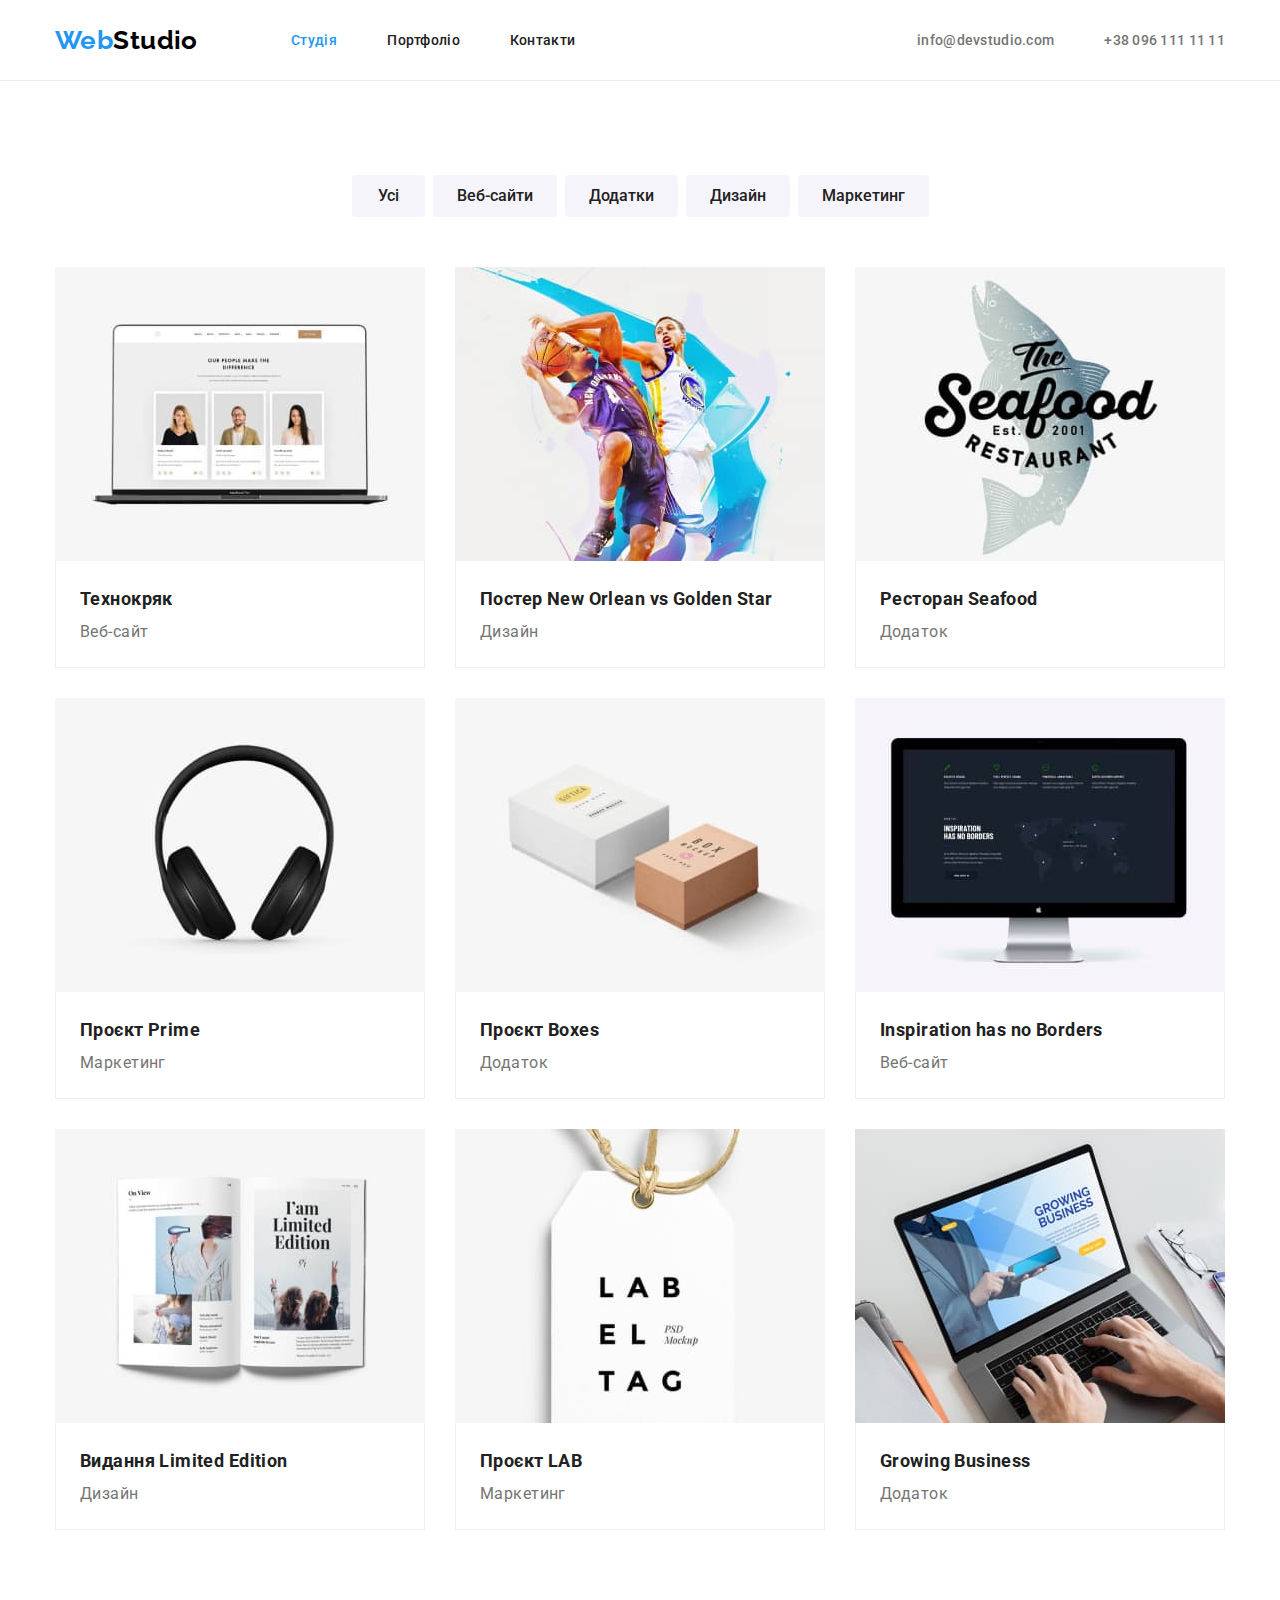
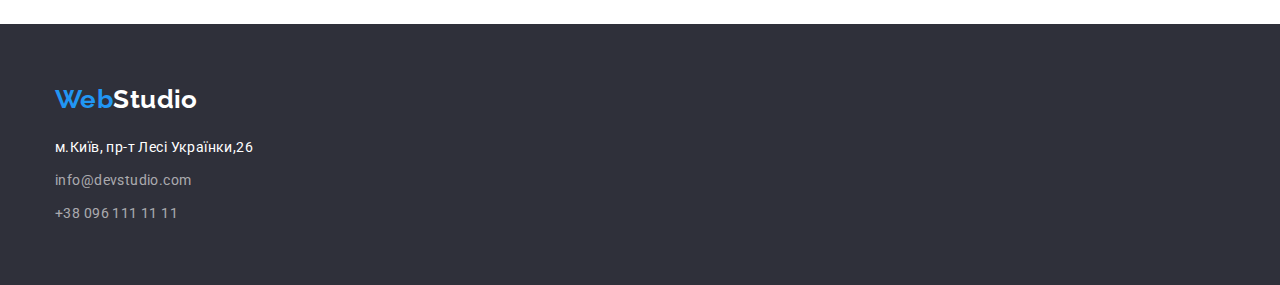
==== commit b3afb227: "correct mistakes" ====
--- a/portfolio.html
+++ b/portfolio.html
@@ -72,8 +72,10 @@
                 alt="Ноутбук"
                 width="370"
               />
-              <h3 class="option-tittle">Технокряк</h3>
-              <p class="option-text">Веб-сайт</p>
+              <div class="portf-item">
+                <h3 class="option-tittle">Технокряк</h3>
+                <p class="option-text">Веб-сайт</p>
+              </div>
             </li>
             <li class="element">
               <img
@@ -82,8 +84,10 @@
                 alt="Постер гравців в баскетбол"
                 width="370"
               />
-              <h3 class="option-tittle">Постер New Orlean vs Golden Star</h3>
-              <p class="option-text">Дизайн</p>
+              <div class="portf-item">
+                <h3 class="option-tittle">Постер New Orlean vs Golden Star</h3>
+                <p class="option-text">Дизайн</p>
+              </div>
             </li>
             <li class="element">
               <img
@@ -92,8 +96,10 @@
                 alt="Постер ресторану"
                 width="370"
               />
-              <h3 class="option-tittle">Ресторан Seafood</h3>
-              <p class="option-text">Додаток</p>
+              <div class="portf-item">
+                <h3 class="option-tittle">Ресторан Seafood</h3>
+                <p class="option-text">Додаток</p>
+              </div>
             </li>
             <li class="element">
               <img
@@ -102,8 +108,10 @@
                 alt="Навушники"
                 width="370"
               />
-              <h3 class="option-tittle">Проєкт Prime</h3>
-              <p class="option-text">Маркетинг</p>
+              <div class="portf-item">
+                <h3 class="option-tittle">Проєкт Prime</h3>
+                <p class="option-text">Маркетинг</p>
+              </div>
             </li>
             <li class="element">
               <img
@@ -112,8 +120,10 @@
                 alt="Дві коробки"
                 width="370"
               />
-              <h3 class="option-tittle">Проєкт Boxes</h3>
-              <p class="option-text">Додаток</p>
+              <div class="portf-item">
+                <h3 class="option-tittle">Проєкт Boxes</h3>
+                <p class="option-text">Додаток</p>
+              </div>
             </li>
             <li class="element">
               <img
@@ -122,8 +132,10 @@
                 alt="Комп'ютер"
                 width="370"
               />
-              <h3 class="option-tittle">Inspiration has no Borders</h3>
-              <p class="option-text">Веб-сайт</p>
+              <div class="portf-item">
+                <h3 class="option-tittle">Inspiration has no Borders</h3>
+                <p class="option-text">Веб-сайт</p>
+              </div>
             </li>
             <li class="element">
               <img
@@ -132,8 +144,10 @@
                 alt="Відкритий журнал"
                 width="370"
               />
-              <h3 class="option-tittle">Видання Limited Edition</h3>
-              <p class="option-text">Дизайн</p>
+              <div class="portf-item">
+                <h3 class="option-tittle">Видання Limited Edition</h3>
+                <p class="option-text">Дизайн</p>
+              </div>
             </li>
             <li class="element">
               <img
@@ -142,8 +156,10 @@
                 alt="Етикетка"
                 width="370"
               />
-              <h3 class="option-tittle">Проєкт LAB</h3>
-              <p class="option-text">Маркетинг</p>
+              <div class="portf-item">
+                <h3 class="option-tittle">Проєкт LAB</h3>
+                <p class="option-text">Маркетинг</p>
+              </div>
             </li>
             <li class="element">
               <img
@@ -152,8 +168,10 @@
                 alt="Робота за ноутбуком"
                 width="370"
               />
-              <h3 class="option-tittle">Growing Business</h3>
-              <p class="option-text">Додаток</p>
+              <div class="portf-item">
+                <h3 class="option-tittle">Growing Business</h3>
+                <p class="option-text">Додаток</p>
+              </div>
             </li>
           </ul>
         </div>
@@ -161,12 +179,12 @@
     </main>
     <footer class="page-footer">
       <div class="container">
-        <a href="./index.html" lang="en" class="logo"
+        <a href="./index.html" lang="en" class="logo logo-footer"
           ><span class="logo-web">Web</span
           ><span class="footer-logo-studio">Studio</span></a
         >
         <address class="contact-footer">
-          <ul class="list">
+          <ul class="footer-list list">
             <li>
               <a
                 class="address"
--- a/css/styles.css
+++ b/css/styles.css
@@ -17,6 +17,13 @@
   padding: 0;
   margin: 0;
 }
+p,
+h1,
+h2,
+h3 {
+  margin: 0;
+  padding: 0;
+}
 .page-header {
   border-bottom: 1px solid #ececec;
 }
@@ -25,6 +32,7 @@
   align-items: center;
 }
 .logo {
+  font-family: "Raleway";
   color: black;
   font-weight: 700;
   font-size: 26px;
@@ -92,15 +100,16 @@
   letter-spacing: 0.06em;
   text-transform: uppercase;
   text-align: center;
-  padding: 200px 452px;
+  padding-top: 200px;
+  padding-bottom: 200px;
 }
 .hero-tittle {
-  margin-top: 0;
-  margin-bottom: 30px;
   color: #ffffff;
   font-weight: 900;
   font-size: 44px;
   line-height: 60px;
+  width: 696px;
+  margin: 0 auto 30px;
 }
 /*button*/
 .main-button {
@@ -136,7 +145,9 @@
   justify-content: center;
 }
 .flex-picture {
-  width: 370px;
+  display: block;
+  max-width: 100%;
+  height: auto;
 }
 .picture {
   margin-right: 30px;
@@ -148,18 +159,15 @@
   display: flex;
 }
 .team-member {
+  background-color: #ffffff;
   width: 270px;
   margin-right: 30px;
   box-shadow: 0px 1px 3px rgba(0, 0, 0, 0.12), 0px 1px 1px rgba(0, 0, 0, 0.14),
     0px 2px 1px rgba(0, 0, 0, 0.2);
   border-radius: 0px 0px 4px 4px;
-  border: transparent solid 1px;
 }
 .team-member:nth-child(4n) {
   margin-right: 0;
-}
-.team-member .resume {
-  margin-bottom: 30px;
 }
 
 /*section-tittle*/
@@ -212,13 +220,14 @@
   margin-top: 0;
   margin-bottom: 10px;
   text-align: center;
+  padding-top: 30px;
 }
 .team-text {
   font-weight: 400;
   font-size: 16px;
   line-height: 19px;
   margin-top: 0;
-  margin-bottom: 30px;
+  padding-bottom: 30px;
   text-align: center;
 }
 .portfolio-tittle {
@@ -247,15 +256,11 @@
   font-weight: 700;
   font-size: 18px;
   line-height: 36px;
-  margin-top: 0;
-  margin-bottom: 4px;
 }
 .option-text {
   font-weight: 400;
   font-size: 16px;
   line-height: 30px;
-  margin-top: 0;
-  margin-bottom: 20px;
 }
 .page-footer {
   background-color: #2f303a;
@@ -269,6 +274,10 @@
   font-size: 26px;
   line-height: 31px;
 }
+.logo-footer {
+  display: inline-block;
+  margin-bottom: 20px;
+}
 .contact-footer a {
   color: rgba(255, 255, 255, 0.6);
   font-size: 14px;
@@ -283,10 +292,15 @@
 .contact-footer .address {
   color: #ffffff;
 }
+.footer-list {
+  display: flex;
+  flex-direction: column;
+  gap: 9px;
+}
 .container {
   margin-left: auto;
   margin-right: auto;
-  width: 1230px;
+  width: 1200px;
   padding-left: 15px;
   padding-right: 15px;
 }
@@ -294,10 +308,9 @@
   display: flex;
   justify-content: center;
   margin-bottom: 50px;
-}
-.flex-button .button {
-  margin-right: 8px;
-}
+  gap: 8px;
+}
+
 .flex-container {
   display: flex;
   flex-wrap: wrap;
@@ -306,10 +319,6 @@
   width: 370px;
   margin-right: 30px;
   margin-bottom: 30px;
-  border-bottom: 1px solid #eeeeee;
-}
-.element-img {
-  margin-bottom: 20px;
 }
 .element:nth-child(3n) {
   margin-right: 0;
@@ -317,8 +326,13 @@
 .element:nth-last-child(-n + 3) {
   margin-bottom: 0;
 }
-.flex-footer {
-  display: flex;
-  justify-content: space-between;
-  margin-bottom: 9px;
-}
+.portf-item {
+  padding: 20px 24px;
+  border: 1px solid #eeeeee;
+  border-top: none;
+}
+.element-img {
+  display: block;
+  max-width: 100%;
+  height: auto;
+}
